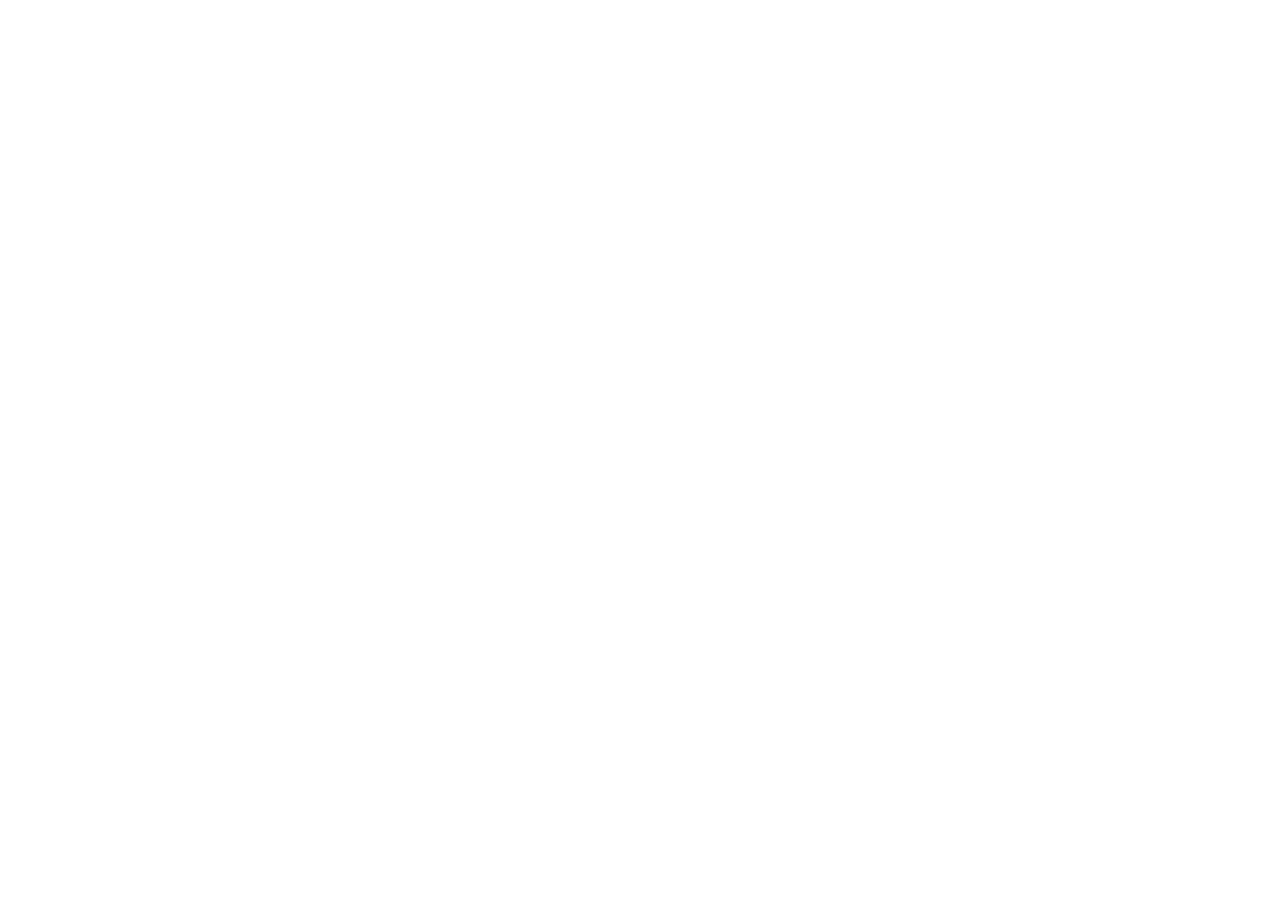
==== position.html @ f35e1a9f "Position page and necessity files are  added" ====
<!DOCTYPE html>
<html lang="en">

<head>
    <meta charset="UTF-8">
    <meta http-equiv="X-UA-Compatible" content="IE=edge">
    <meta name="viewport" content="width=device-width, initial-scale=1.0">
    <title>Position Page</title>
</head>

<body>

</body>

</html>
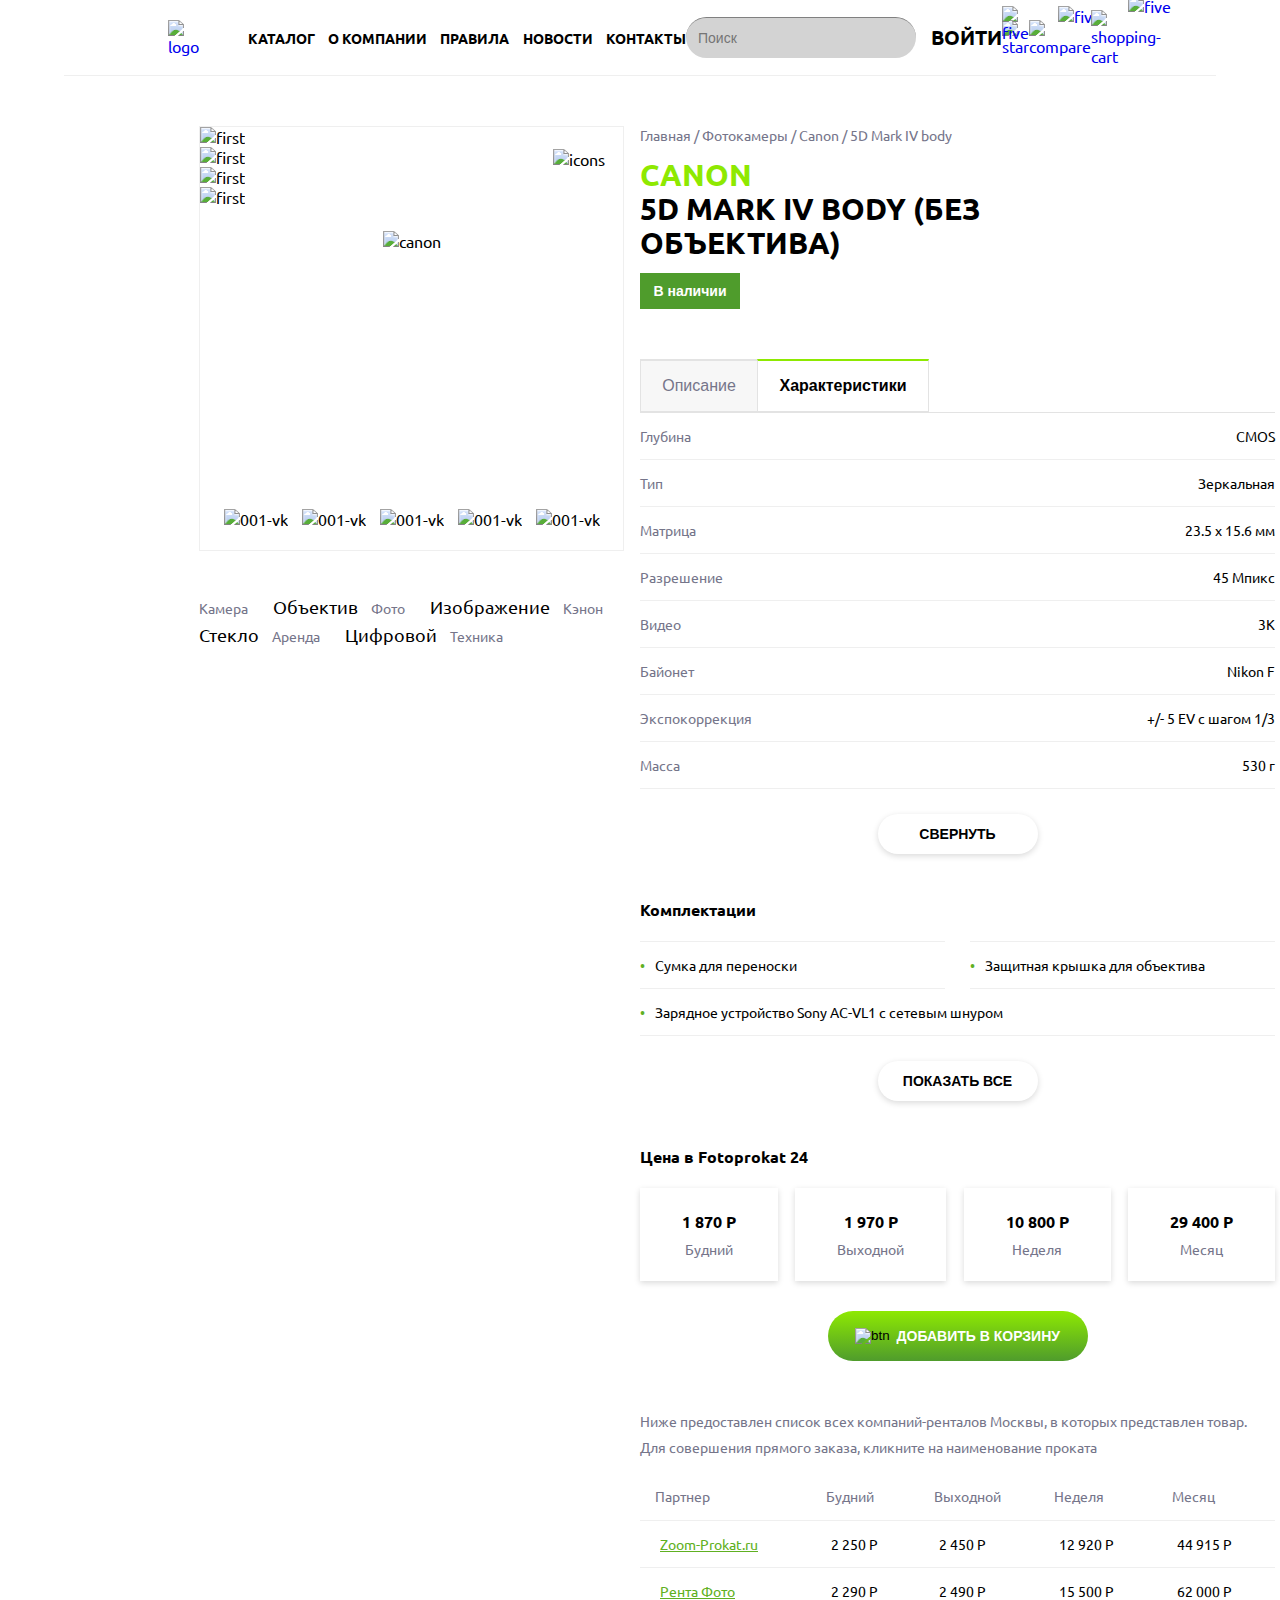
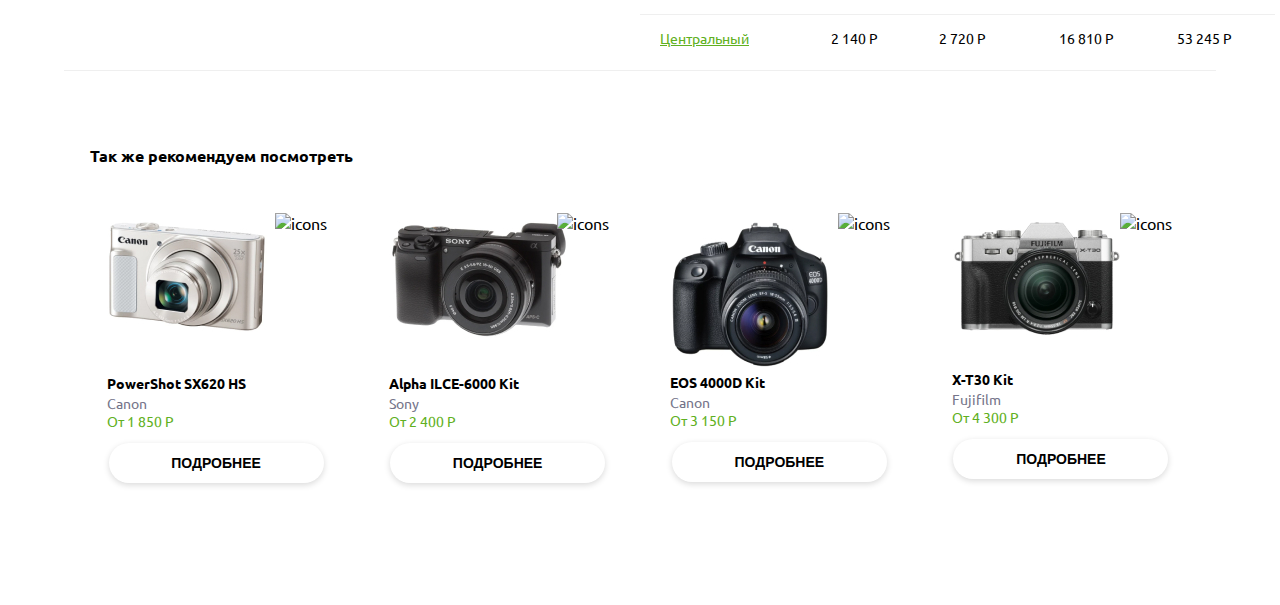
==== commit 3a501b4b: "Pricing section added to position.html page" ====
--- a/position.html
+++ b/position.html
@@ -6,10 +6,305 @@
     <meta http-equiv="X-UA-Compatible" content="IE=edge">
     <meta name="viewport" content="width=device-width, initial-scale=1.0">
     <title>Position Page</title>
+    <link rel="stylesheet" href="css/position.css">
 </head>
 
 <body>
-
+    <header>
+        <div class="header__content container">
+            <menu class="logo">
+                <a href="index.html">
+                    <img src="img/general/logo.svg" alt="logo">
+                </a>
+            </menu>
+
+            <nav>
+                <ul>
+                    <a href="#">
+                        <li>Каталог</li>
+                    </a>
+                    <a href="#">
+                        <li>О компании</li>
+                    </a>
+                    <a href="#">
+                        <li>Правила</li>
+                    </a>
+                    <a href="#">
+                        <li>Новости</li>
+                    </a>
+                    <a href="#">
+                        <li>Контакты</li>
+                    </a>
+                </ul>
+            </nav>
+
+            <div class="buttons__sign">
+                <input type="search" name="search" id="search" placeholder="Поиск">
+                <span>Войти</span>
+            </div>
+
+            <div class="carts">
+                <a href="#">
+                    <div class="star">
+                        <img src="img/carts/star.svg" alt="star">
+                        <span><img src="img/number/five.svg" alt="five"></span>
+                    </div>
+                </a>
+                <a href="#">
+                    <div class="compare">
+                        <img src="img/carts/compare.svg" alt="compare">
+                        <span><img src="img/number/seven.svg" alt="five"></span>
+                    </div>
+                </a>
+                <a href="#">
+                    <div class="shopping-cart">
+                        <img src="img/carts/shopping-cart.svg" alt="shopping-cart">
+                        <span><img src="img/number/two.svg" alt="five"></span>
+                    </div>
+                </a>
+            </div>
+        </div>
+
+
+    </header>
+
+    <main>
+        <div class="info container">
+            <section class="left__part">
+                <div class="info__photos">
+                    <img src="img/positionImg/leftPartImp/canon.svg" alt="canon">
+                    <img src="img/positionImg/leftPartImp/icons.svg" alt="icons" class="icons">
+                    <div class="main__photos">
+                        <img src="img/positionImg/leftPartImp/first.svg" alt="first">
+                        <img src="img/positionImg/leftPartImp/second.svg" alt="first">
+                        <img src="img/positionImg/leftPartImp/third.svg" alt="first">
+                        <img src="img/positionImg/leftPartImp/fourth.svg" alt="first">
+                    </div>
+                    <div class="sm-photos">
+                        <img src="img/positionImg/leftPartImp/001-vk.svg" alt="001-vk">
+                        <img src="img/positionImg/leftPartImp/002-facebook.svg" alt="001-vk">
+                        <img src="img/positionImg/leftPartImp/003-twitter.svg" alt="001-vk">
+                        <img src="img/positionImg/leftPartImp/004-whatsapp.svg" alt="001-vk">
+                        <img src="img/positionImg/leftPartImp/005-viber.svg" alt="001-vk">
+                    </div>
+                </div>
+                <section class="tags">
+                    Камера
+                    <span>Объектив</span>
+                    Фото
+                    <span>Изображение</span>
+                    Кэнон
+                    <span>Стекло</span>
+                    Аренда
+                    <span>Цифровой</span>
+                    Техника
+                </section>
+            </section>
+            <section class="right__part">
+                <div class="first__paragraph">
+                    <p>Главная / Фотокамеры / Canon / 5D Mark IV body</p>
+                </div>
+                <div class="title">
+                    <h1>Canon</h1>
+                    <p>
+                        5D Mark IV body (без объектива)
+                    </p>
+                </div>
+                <div class="cash__button">
+                    <button>В наличии</button>
+                </div>
+                <div class="tables">
+                    <button>Описание</button>
+                    <button>Характеристики</button>
+                </div>
+                <div class="specifications">
+                    <section>
+                        <h3>Глубина</h3>
+                        <p>CMOS</p>
+                    </section>
+                    <section>
+                        <h3>Тип</h3>
+                        <p>Зеркальная</p>
+                    </section>
+                    <section>
+                        <h3>Матрица</h3>
+                        <p>23.5 x 15.6 мм</p>
+                    </section>
+                    <section>
+                        <h3>Разрешение</h3>
+                        <p>45 Мпикс</p>
+                    </section>
+                    <section>
+                        <h3>Видео</h3>
+                        <p>3К</p>
+                    </section>
+                    <section>
+                        <h3>Байонет</h3>
+                        <p>Nikon F</p>
+                    </section>
+                    <section>
+                        <h3>Экспокоррекция</h3>
+                        <p>+/- 5 EV с шагом 1/3 </p>
+                    </section>
+                    <section>
+                        <h3>Масса</h3>
+                        <p>530 г</p>
+                    </section>
+                </div>
+                <div class="button">
+                    <button>Свернуть</button>
+                </div>
+                <div class="equipment">
+                    <h5>Комплектации</h5>
+
+                    <div class="titles">
+                        <div>
+                            <h6 class="green">•</h6>
+                            <h6> Сумка для переноски</h6>
+                        </div>
+                        <div>
+                            <h6 class="green">•</h6>
+                            <h6> Защитная крышка для объектива</h6>
+                        </div>
+                    </div>
+                    <div class="titles2">
+                        <div>
+                            <h6 class="green">•</h6>
+                            <h6> Зарядное устройство Sony AC-VL1 с сетевым шнуром</h6>
+                        </div>
+                    </div>
+
+                    <div class="btn">
+                        <button>Показать все</button>
+                    </div>
+                </div>
+                <div class="pricing">
+                    <h5>Цена в Fotoprokat 24</h5>
+                    <div class="pricing__cards">
+                        <article>
+                            <h6>1 870 Р </h6>
+                            <p>Будний</p>
+                        </article>
+                        <article>
+                            <h6>1 970 Р </h6>
+                            <p>Выходной</p>
+                        </article>
+                        <article>
+                            <h6>10 800 Р </h6>
+                            <p>Неделя</p>
+                        </article>
+                        <article>
+                            <h6>29 400 Р </h6>
+                            <p>Месяц</p>
+                        </article>
+                    </div>
+                    <div class="pricing__btn">
+                        <button> <img src="img/positionImg/rightPartImg/btn.svg" alt="btn"><span>Добавить в
+                                корзину</span></button>
+                    </div>
+                </div>
+                <div class="desc">
+                    <p>
+                        Ниже предоставлен список всех компаний-ренталов Москвы, в которых представлен товар. Для
+                        совершения прямого заказа, кликните на наименование проката
+                    </p>
+                </div>
+                <table>
+                    <tr>
+                        <th>Партнер</th>
+                        <th>Будний</th>
+                        <th>Выходной</th>
+                        <th>Неделя</th>
+                        <th>Месяц</th>
+                    </tr>
+                    <tr>
+                        <td><span>Zoom-Prokat.ru</span></td>
+                        <td>2 250 Р</td>
+                        <td>2 450 Р</td>
+                        <td>12 920 Р</td>
+                        <td>44 915 Р</td>
+                    </tr>
+                    <tr>
+                        <td><span>Рента Фото</span></td>
+                        <td>2 290 Р</td>
+                        <td>2 490 Р</td>
+                        <td>15 500 Р</td>
+                        <td>62 000 Р</td>
+                    </tr>
+                    <tr>
+                        <td><span>Центральный</span></td>
+                        <td>2 140 Р</td>
+                        <td>2 720 Р</td>
+                        <td>16 810 Р</td>
+                        <td>53 245 Р</td>
+                    </tr>
+                </table>
+            </section>
+        </div>
+        <div class="pricing2">
+            <div class="description container">
+                <p>Так же рекомендуем посмотреть</p>
+            </div>
+            <div class="pricing2__cards container">
+                <section>
+                    <img src="img/positionImg/pricing2Cardimg/photo.jpg" alt="photo" class="canon">
+                    <div class="imgIcons">
+                        <img src="img/positionImg/leftPartImp/icons.svg" alt="icons">
+                    </div>
+                    <div class="text">
+                        <h6>PowerShot SX620 HS</h6>
+                        <span>Canon</span>
+                    </div>
+                    <h5>От 1 850 Р</h5>
+                    <div class="pricing2__btn">
+                        <button>Подробнее</button>
+                    </div>
+                </section>
+                <section>
+                    <img src="img/positionImg/pricing2Cardimg/photo4.jpg" alt="photo" class="sony">
+                    <div class="imgIcons">
+                        <img src="img/positionImg/leftPartImp/icons.svg" alt="icons">
+                    </div>
+                    <div class="text">
+                        <h6>Alpha ILCE-6000 Kit</h6>
+                        <span>Sony</span>
+                    </div>
+                    <h5>От 2 400 Р</h5>
+                    <div class="pricing2__btn">
+                        <button>Подробнее</button>
+                    </div>
+                </section>
+                <section>
+                    <img src="img/positionImg/pricing2Cardimg/photo2.jpg" alt="photo" class="eoskit">
+                    <div class="imgIcons">
+                        <img src="img/positionImg/leftPartImp/icons.svg" alt="icons">
+                    </div>
+                    <div class="text">
+                        <h6>EOS 4000D Kit</h6>
+                        <span>Canon</span>
+                    </div>
+                    <h5>От 3 150 Р</h5>
+                    <div class="pricing2__btn">
+                        <button>Подробнее</button>
+                    </div>
+                </section>
+                <section>
+                    <img src="img/positionImg/pricing2Cardimg/photo3.jpg" alt="photo" class="fujifilm">
+                    <div class="imgIcons">
+                        <img src="img/positionImg/leftPartImp/icons.svg" alt="icons">
+                    </div>
+                    <div class="text">
+                        <h6>X-T30 Kit</h6>
+                        <span>Fujifilm</span>
+                    </div>
+                    <h5>От 4 300 Р</h5>
+                    <div class="pricing2__btn">
+                        <button>Подробнее</button>
+                    </div>
+                </section>
+            </div>
+        </div>
+    </main>
 </body>
 
 </html>--- a/css/position.css
+++ b/css/position.css
@@ -0,0 +1,652 @@
+@import url("https://fonts.googleapis.com/css2?family=Ubuntu:wght@400;700&display=swap");
+body {
+  margin: 0;
+  padding: 0;
+  -webkit-box-sizing: border-box;
+          box-sizing: border-box;
+  font-family: "Ubuntu";
+}
+
+a {
+  cursor: pointer;
+  text-decoration: none;
+}
+
+.container {
+  width: 1100px;
+  margin: 0 auto;
+}
+
+ul li {
+  list-style: none;
+}
+
+header {
+  width: 100%;
+  height: 75px;
+  -webkit-box-sizing: border-box;
+          box-sizing: border-box;
+}
+header .header__content {
+  display: -webkit-box;
+  display: -ms-flexbox;
+  display: flex;
+  -webkit-box-pack: justify;
+      -ms-flex-pack: justify;
+          justify-content: space-between;
+  -webkit-box-align: center;
+      -ms-flex-align: center;
+          align-items: center;
+  width: 80%;
+  height: 100%;
+}
+header .header__content .logo {
+  display: -webkit-box;
+  display: -ms-flexbox;
+  display: flex;
+  -webkit-box-align: center;
+      -ms-flex-align: center;
+          align-items: center;
+}
+header .header__content .logo img:first-child {
+  margin-right: 40px;
+}
+header .header__content nav {
+  width: 478px;
+  height: 100%;
+}
+header .header__content nav ul {
+  width: 100%;
+  height: 100%;
+  display: -webkit-box;
+  display: -ms-flexbox;
+  display: flex;
+  -webkit-box-pack: justify;
+      -ms-flex-pack: justify;
+          justify-content: space-between;
+  -webkit-box-align: center;
+      -ms-flex-align: center;
+          align-items: center;
+  padding: 0;
+  margin: 0;
+}
+header .header__content nav ul li {
+  font-weight: 700;
+  font-size: 14px;
+  text-transform: uppercase;
+  color: #000000;
+}
+header .header__content .buttons__sign {
+  display: -webkit-box;
+  display: -ms-flexbox;
+  display: flex;
+  -webkit-box-align: center;
+      -ms-flex-align: center;
+          align-items: center;
+}
+header .header__content .buttons__sign input {
+  width: 230px;
+  padding: 12px;
+  -webkit-box-sizing: border-box;
+          box-sizing: border-box;
+  border-radius: 100px;
+  font-weight: 400;
+  font-size: 14px;
+  color: #555;
+  outline: 0;
+  border: 0;
+  background-color: lightgray;
+  border-top: 1px solid gray;
+  margin-right: 15px;
+}
+header .header__content .buttons__sign span {
+  font-weight: 700;
+  font-size: 20px;
+  text-transform: uppercase;
+  color: #000000;
+}
+header .header__content .carts {
+  width: 150px;
+  height: 100%;
+  display: -webkit-box;
+  display: -ms-flexbox;
+  display: flex;
+  -webkit-box-pack: justify;
+      -ms-flex-pack: justify;
+          justify-content: space-between;
+}
+header .header__content .carts div {
+  position: relative;
+}
+header .header__content .carts a {
+  display: -webkit-box;
+  display: -ms-flexbox;
+  display: flex;
+  -webkit-box-align: center;
+      -ms-flex-align: center;
+          align-items: center;
+  height: 100%;
+}
+header .header__content .carts a span {
+  position: absolute;
+  top: -14px;
+  right: -10px;
+}
+
+.info {
+  display: -webkit-box;
+  display: -ms-flexbox;
+  display: flex;
+  width: 90%;
+  height: 1594px;
+  border-top: 1px solid #EFEFEF;
+  border-bottom: 1px solid #EFEFEF;
+}
+.info .left__part {
+  width: 50%;
+  height: 100%;
+  -webkit-box-sizing: border-box;
+          box-sizing: border-box;
+  padding-top: 50px;
+  padding-left: 135px;
+}
+.info .left__part .info__photos {
+  display: -webkit-box;
+  display: -ms-flexbox;
+  display: flex;
+  -webkit-box-orient: vertical;
+  -webkit-box-direction: normal;
+      -ms-flex-direction: column;
+          flex-direction: column;
+  -webkit-box-align: center;
+      -ms-flex-align: center;
+          align-items: center;
+  -webkit-box-pack: justify;
+      -ms-flex-pack: justify;
+          justify-content: space-between;
+  position: relative;
+  width: 425px;
+  aspect-ratio: 1/1;
+  background: #FFFFFF;
+  border: 1px solid #EFEFEF;
+  padding-top: 104px;
+  padding-bottom: 21px;
+  -webkit-box-sizing: border-box;
+          box-sizing: border-box;
+  margin-bottom: 43px;
+}
+.info .left__part .info__photos .icons {
+  position: absolute;
+  top: 22px;
+  right: 18px;
+}
+.info .left__part .info__photos .sm-photos {
+  margin: 0;
+  padding: 0;
+}
+.info .left__part .info__photos .sm-photos img:not(:last-child) {
+  margin-right: 10px;
+}
+.info .left__part .info__photos .main__photos {
+  display: -webkit-box;
+  display: -ms-flexbox;
+  display: flex;
+  -webkit-box-orient: vertical;
+  -webkit-box-direction: normal;
+      -ms-flex-direction: column;
+          flex-direction: column;
+  position: absolute;
+  top: 0;
+  left: 0;
+}
+.info .left__part .tags {
+  width: 421px;
+  line-height: 28px;
+  font-weight: 400;
+  font-size: 14px;
+  color: #75758A;
+}
+.info .left__part .tags span {
+  font-weight: 400;
+  font-size: 18px;
+  line-height: 21px;
+  color: #000000;
+  margin-left: 22px;
+  margin-right: 10px;
+}
+.info .left__part .tags span:nth-child(3) {
+  margin-left: 0;
+}
+.info .right__part {
+  width: 50%;
+  height: 100%;
+  padding-top: 50px;
+  -webkit-box-sizing: border-box;
+          box-sizing: border-box;
+}
+.info .right__part .first__paragraph {
+  margin-bottom: 14px;
+}
+.info .right__part .first__paragraph p {
+  font-weight: 400;
+  font-size: 14px;
+  color: #75758A;
+  margin: 0;
+}
+.info .right__part .title {
+  margin-bottom: 13px;
+}
+.info .right__part .title h1 {
+  font-weight: 700;
+  font-size: 30px;
+  line-height: 34px;
+  text-transform: uppercase;
+  color: #8EE901;
+  padding: 0;
+  margin: 0;
+}
+.info .right__part .title p {
+  width: 546px;
+  font-weight: 700;
+  font-size: 30px;
+  line-height: 34px;
+  text-transform: uppercase;
+  color: #000000;
+  margin: 0;
+}
+.info .right__part .cash__button {
+  margin-bottom: 50px;
+}
+.info .right__part .cash__button button {
+  width: 100px;
+  background: #4F9C2C;
+  padding: 10px 0;
+  font-weight: 700;
+  font-size: 14px;
+  color: #FFFFFF;
+  outline: 0;
+  border: 0;
+}
+.info .right__part .tables {
+  width: 635px;
+  border-bottom: 1px solid #E3E3E3;
+}
+.info .right__part .tables button {
+  width: 118px;
+  padding: 16px 0;
+  background: #F7F7F7;
+  border: 1px solid #E3E3E3;
+  border-top: 2px solid #E3E3E3;
+  margin: 0;
+  font-weight: 400;
+  font-size: 16px;
+  color: #75758A;
+}
+.info .right__part .tables button:last-child {
+  width: 172px;
+  background: #FFFFFF;
+  border: 1px solid #E3E3E3;
+  margin-left: -5px;
+  border-top: 2px solid #8EE901;
+  -webkit-box-sizing: border-box;
+          box-sizing: border-box;
+  font-weight: 700;
+  font-size: 16px;
+  color: #000000;
+}
+.info .right__part .specifications {
+  width: 635px;
+  margin-bottom: 25px;
+}
+.info .right__part .specifications section {
+  display: -webkit-box;
+  display: -ms-flexbox;
+  display: flex;
+  -webkit-box-pack: justify;
+      -ms-flex-pack: justify;
+          justify-content: space-between;
+  -webkit-box-align: center;
+      -ms-flex-align: center;
+          align-items: center;
+  border-bottom: 1px solid #EFEFEF;
+  width: 100%;
+  padding: 14px 0;
+}
+.info .right__part .specifications section h3 {
+  font-weight: 400;
+  font-size: 14px;
+  color: #75758A;
+  margin: 0;
+}
+.info .right__part .specifications section p {
+  font-weight: 400;
+  font-size: 14px;
+  color: #000000;
+  margin: 0;
+}
+.info .right__part .button {
+  display: -webkit-box;
+  display: -ms-flexbox;
+  display: flex;
+  -webkit-box-pack: center;
+      -ms-flex-pack: center;
+          justify-content: center;
+  width: 635px;
+  margin-bottom: 45px;
+}
+.info .right__part .button button {
+  width: 160px;
+  background: #FFFFFF;
+  -webkit-box-shadow: 0px 2px 6px rgba(0, 0, 0, 0.15);
+          box-shadow: 0px 2px 6px rgba(0, 0, 0, 0.15);
+  border-radius: 100px;
+  padding: 12px 0;
+  border: 0;
+  outline: 0;
+  font-weight: 700;
+  font-size: 14px;
+  text-transform: uppercase;
+  color: #000000;
+}
+.info .right__part .equipment {
+  width: 635px;
+  margin-bottom: 45px;
+}
+.info .right__part .equipment h5 {
+  font-weight: 700;
+  font-size: 16px;
+  color: #000000;
+  margin: 0;
+  margin-bottom: 21px;
+}
+.info .right__part .equipment .titles {
+  display: -webkit-box;
+  display: -ms-flexbox;
+  display: flex;
+  -webkit-box-pack: justify;
+      -ms-flex-pack: justify;
+          justify-content: space-between;
+  width: 635px;
+}
+.info .right__part .equipment .titles div {
+  width: 305px;
+  display: -webkit-box;
+  display: -ms-flexbox;
+  display: flex;
+  -webkit-box-align: center;
+      -ms-flex-align: center;
+          align-items: center;
+  padding: 14px 0;
+  border-top: 1px solid #efefef;
+  border-bottom: 1px solid #efefef;
+}
+.info .right__part .equipment .titles div h6 {
+  font-weight: 400;
+  font-size: 14px;
+  color: #000000;
+  margin: 0;
+}
+.info .right__part .equipment .titles div .green {
+  color: #60B021;
+  margin-right: 10px;
+}
+.info .right__part .equipment .titles2 {
+  margin-bottom: 25px;
+}
+.info .right__part .equipment .titles2 div {
+  display: -webkit-box;
+  display: -ms-flexbox;
+  display: flex;
+  -webkit-box-align: center;
+      -ms-flex-align: center;
+          align-items: center;
+  width: 100%;
+  padding: 14px 0;
+  border-bottom: 1px solid #EFEFEF;
+}
+.info .right__part .equipment .titles2 div h6 {
+  font-weight: 400;
+  font-size: 14px;
+  margin: 0;
+}
+.info .right__part .equipment .titles2 div .green {
+  color: #60B021;
+  margin-right: 10px;
+}
+.info .right__part .equipment .btn {
+  width: 100%;
+  display: -webkit-box;
+  display: -ms-flexbox;
+  display: flex;
+  -webkit-box-pack: center;
+      -ms-flex-pack: center;
+          justify-content: center;
+}
+.info .right__part .equipment .btn button {
+  width: 160px;
+  padding: 12px 0;
+  background: #FFFFFF;
+  -webkit-box-shadow: 0px 2px 6px rgba(0, 0, 0, 0.15);
+          box-shadow: 0px 2px 6px rgba(0, 0, 0, 0.15);
+  border-radius: 100px;
+  font-weight: 700;
+  font-size: 14px;
+  text-transform: uppercase;
+  color: #000000;
+  border: 0;
+  outline: 0;
+}
+.info .right__part .pricing {
+  width: 635px;
+  margin-bottom: 47px;
+}
+.info .right__part .pricing h5 {
+  font-weight: 700;
+  font-size: 16px;
+  color: #000000;
+  margin: 0;
+  margin-bottom: 21px;
+}
+.info .right__part .pricing .pricing__cards {
+  display: -webkit-box;
+  display: -ms-flexbox;
+  display: flex;
+  -webkit-box-pack: justify;
+      -ms-flex-pack: justify;
+          justify-content: space-between;
+  -ms-flex-wrap: wrap;
+      flex-wrap: wrap;
+  width: 100%;
+  margin-bottom: 30px;
+}
+.info .right__part .pricing .pricing__cards article {
+  padding: 23px 42px;
+  -webkit-box-sizing: border-box;
+          box-sizing: border-box;
+  background: #FFFFFF;
+  -webkit-box-shadow: 0px 2px 6px rgba(0, 0, 0, 0.15);
+          box-shadow: 0px 2px 6px rgba(0, 0, 0, 0.15);
+}
+.info .right__part .pricing .pricing__cards article h6 {
+  font-weight: 700;
+  font-size: 16px;
+  text-align: center;
+  color: #000000;
+  margin: 0;
+  margin-bottom: 8px;
+}
+.info .right__part .pricing .pricing__cards article p {
+  font-weight: 400;
+  font-size: 14px;
+  text-align: center;
+  color: #75758A;
+  margin: 0;
+}
+.info .right__part .pricing .pricing__btn {
+  width: 100%;
+  display: -webkit-box;
+  display: -ms-flexbox;
+  display: flex;
+  -webkit-box-pack: center;
+      -ms-flex-pack: center;
+          justify-content: center;
+}
+.info .right__part .pricing .pricing__btn button {
+  display: -webkit-box;
+  display: -ms-flexbox;
+  display: flex;
+  -webkit-box-align: center;
+      -ms-flex-align: center;
+          align-items: center;
+  -webkit-box-pack: center;
+      -ms-flex-pack: center;
+          justify-content: center;
+  width: 260px;
+  padding: 17px 0;
+  background: -webkit-gradient(linear, left top, left bottom, from(#8EE902), to(#4F9C2C));
+  background: linear-gradient(180deg, #8EE902 0%, #4F9C2C 100%);
+  border-radius: 100px;
+  border: 0;
+  outline: 0;
+  cursor: pointer;
+}
+.info .right__part .pricing .pricing__btn button img {
+  margin-right: 7px;
+}
+.info .right__part .pricing .pricing__btn button span {
+  font-weight: 700;
+  font-size: 14px;
+  text-transform: uppercase;
+  color: #FFFFFF;
+}
+.info .right__part .desc {
+  width: 635px;
+  margin-bottom: 12px;
+}
+.info .right__part .desc p {
+  font-weight: 400;
+  font-size: 14px;
+  line-height: 26px;
+  color: #75758A;
+  margin: 0;
+}
+.info .right__part table {
+  width: 635px;
+  -webkit-box-sizing: border-box;
+          box-sizing: border-box;
+  border-collapse: collapse;
+}
+.info .right__part table tr th {
+  font-weight: 400;
+  font-size: 14px;
+  color: #75758A;
+  text-align: start;
+  padding: 15px;
+  border-bottom: 1px solid #EFEFEF;
+}
+.info .right__part table tr td {
+  font-weight: 400;
+  font-size: 14px;
+  color: #000000;
+  padding: 14px 20px;
+}
+.info .right__part table tr td span {
+  font-weight: 400;
+  font-size: 14px;
+  -webkit-text-decoration-line: underline;
+          text-decoration-line: underline;
+  color: #60B021;
+}
+.info .right__part table tr:not(:last-child) {
+  border-bottom: 1px solid #EFEFEF;
+}
+
+.pricing2 {
+  width: 100%;
+  padding: 74px 0px 21px;
+  -webkit-box-sizing: border-box;
+          box-sizing: border-box;
+  margin-bottom: 80px;
+}
+.pricing2 .description p {
+  font-weight: 700;
+  font-size: 16px;
+  color: #000000;
+  margin: 0;
+  margin-bottom: 26px;
+}
+.pricing2 .pricing2__cards {
+  display: -webkit-box;
+  display: -ms-flexbox;
+  display: flex;
+  -webkit-box-pack: justify;
+      -ms-flex-pack: justify;
+          justify-content: space-between;
+}
+.pricing2 .pricing2__cards section {
+  position: relative;
+  width: 255px;
+  padding: 28px 20px 21px 17px;
+  -webkit-box-sizing: border-box;
+          box-sizing: border-box;
+}
+.pricing2 .pricing2__cards section .imgIcons {
+  position: absolute;
+  top: 21px;
+  right: 18px;
+}
+.pricing2 .pricing2__cards section .canon {
+  margin-bottom: 38px;
+}
+.pricing2 .pricing2__cards section .sony {
+  margin-bottom: 32px;
+}
+.pricing2 .pricing2__cards section .eoskit {
+  margin-bottom: 0px;
+}
+.pricing2 .pricing2__cards section .fujifilm {
+  margin-bottom: 29px;
+}
+.pricing2 .pricing2__cards section .text h6 {
+  font-weight: 700;
+  font-size: 14px;
+  margin: 0;
+  color: #000000;
+  margin-bottom: 0;
+}
+.pricing2 .pricing2__cards section .text span {
+  font-weight: 400;
+  font-size: 14px;
+  color: #75758A;
+}
+.pricing2 .pricing2__cards section h5 {
+  font-weight: 400;
+  font-size: 14px;
+  color: #60B021;
+  margin: 0;
+  margin-bottom: 13px;
+}
+.pricing2 .pricing2__cards section .pricing2__btn {
+  width: 100%;
+  display: -webkit-box;
+  display: -ms-flexbox;
+  display: flex;
+  -webkit-box-pack: center;
+      -ms-flex-pack: center;
+          justify-content: center;
+}
+.pricing2 .pricing2__cards section .pricing2__btn button {
+  width: 215px;
+  padding: 12px 0;
+  background: #FFFFFF;
+  -webkit-box-shadow: 0px 2px 6px rgba(0, 0, 0, 0.15);
+          box-shadow: 0px 2px 6px rgba(0, 0, 0, 0.15);
+  border-radius: 100px;
+  font-weight: 700;
+  font-size: 14px;
+  text-transform: uppercase;
+  color: #000000;
+  border: 0;
+  outline: 0;
+  cursor: pointer;
+}/*# sourceMappingURL=position.css.map */